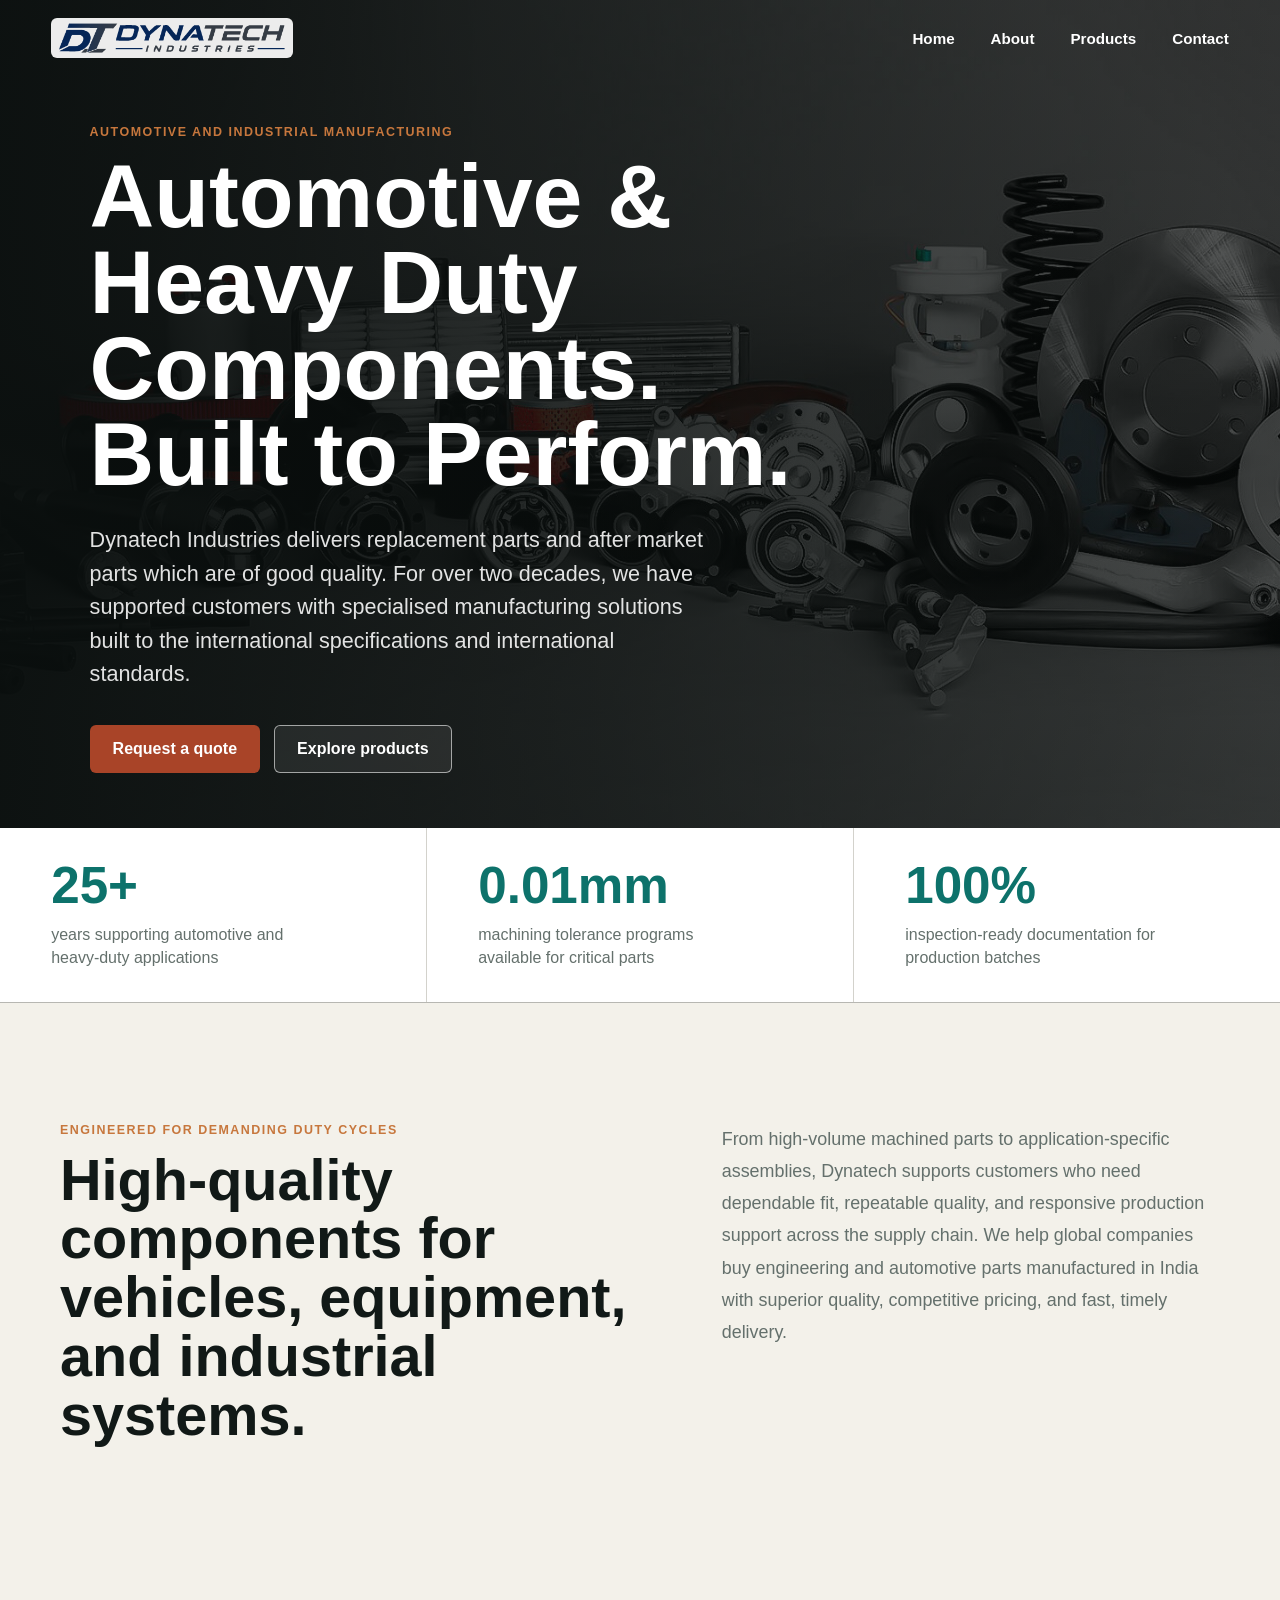
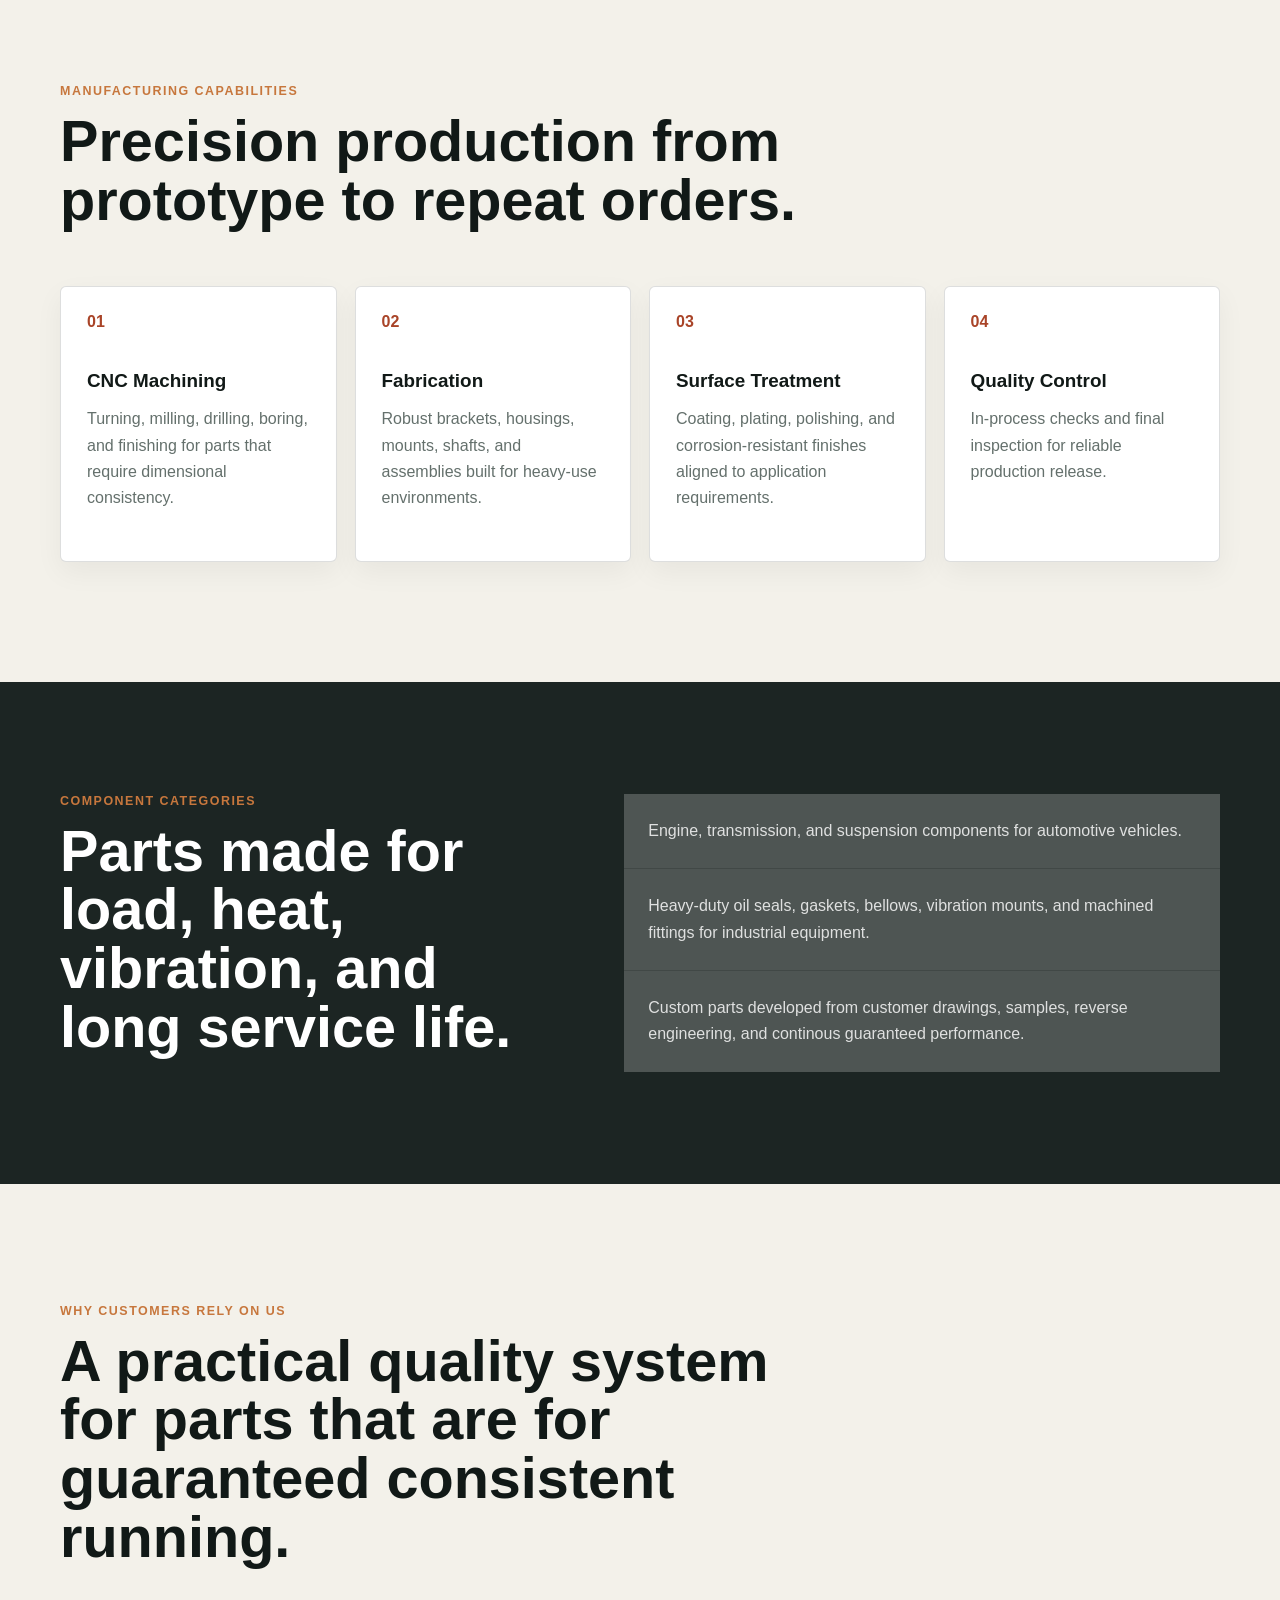
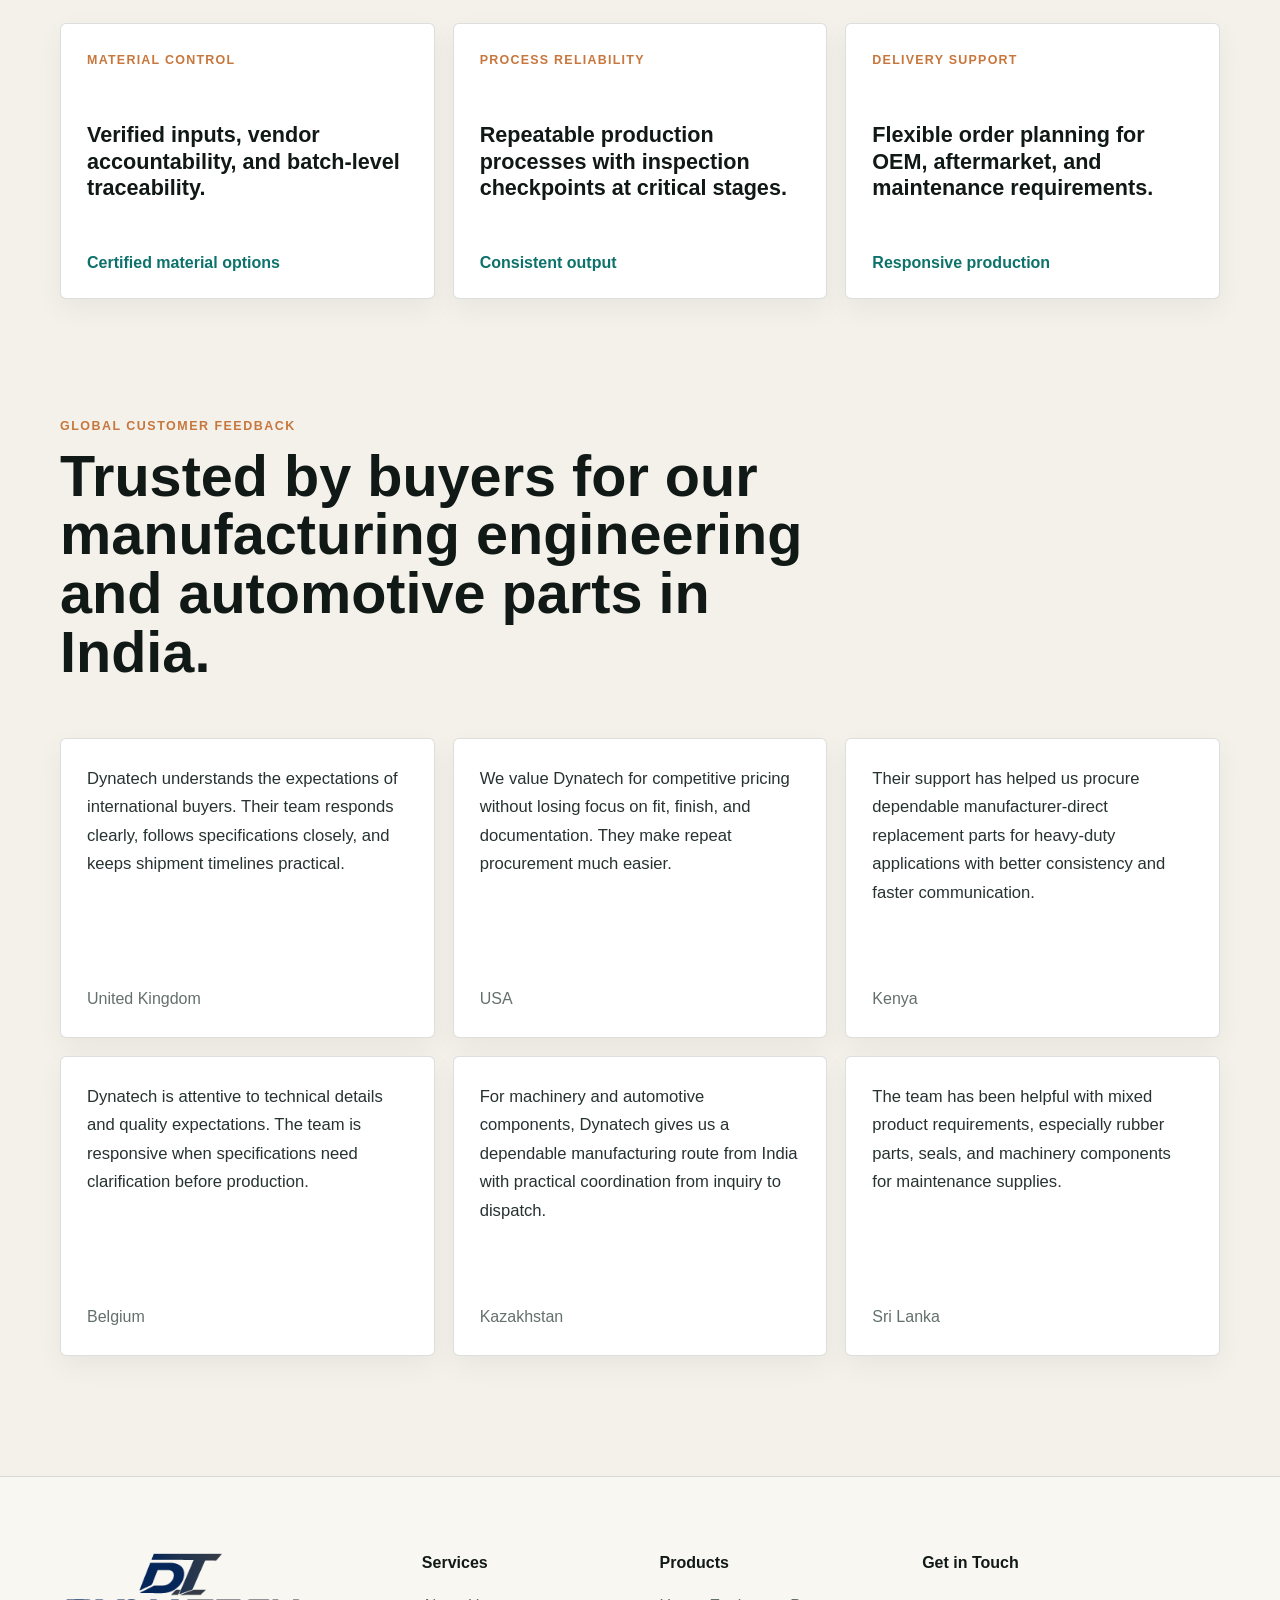
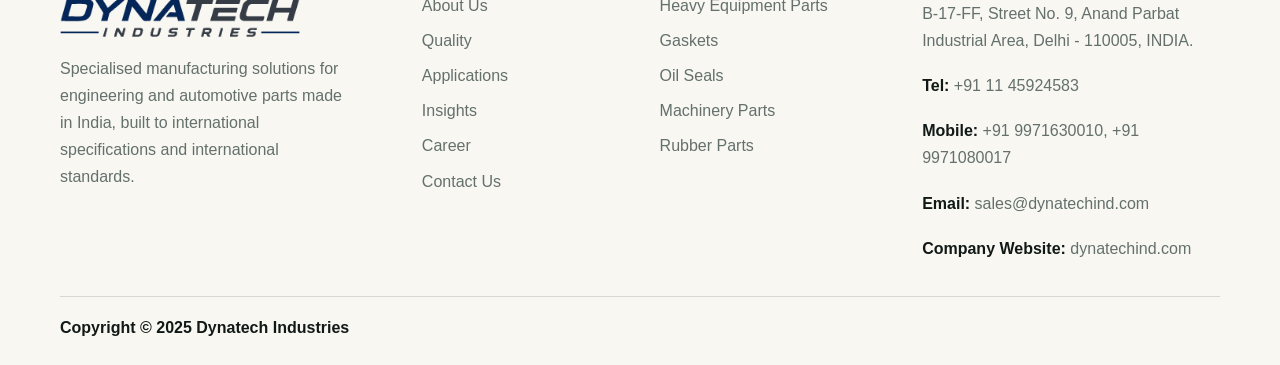
==== index.html @ 89d90764 "Add files via upload" ====
<!DOCTYPE html>
<html lang="en">
  <head>
    <meta charset="UTF-8" />
    <meta name="viewport" content="width=device-width, initial-scale=1.0" />
    <title>Dynatech Industries | Automotive & Heavy Duty Components</title>
    <meta
      name="description"
      content="Dynatech Industries is a specialised manufacturing solution provider with over two decades of experience manufacturing engineering and automotive parts in India for global customers."
    />
    <meta name="robots" content="index, follow" />
    <meta name="theme-color" content="#111917" />
    <link rel="canonical" href="https://dynatechind.com/" />
    <meta property="og:title" content="Dynatech Industries | Automotive Components" />
    <meta
      property="og:description"
      content="Specialised manufacturing solutions for engineering and automotive parts made in India, trusted by buyers across the UK, USA, Kenya, Belgium, Kazakhstan, and Sri Lanka."
    />
    <meta property="og:type" content="website" />
    <meta property="og:image" content="assets/hero.png" />
    <link rel="stylesheet" href="styles.css" />
    <script type="application/ld+json">
      {
        "@context": "https://schema.org",
        "@type": "Organization",
        "name": "Dynatech Industries",
        "url": "https://dynatechind.com/",
        "description": "Specialised manufacturing solution provider for engineering, automotive, and heavy duty components from India with over two decades of experience supporting global buyers.",
        "email": "sales@dynatechind.com",
        "sameAs": []
      }
    </script>
  </head>
  <body>
    <header class="site-header" data-header>
      <a class="brand" href="index.html#top" aria-label="Dynatech Industries home">
        <img src="assets/navbar-logo.png" alt="Dynatech Industries" class="brand-logo" />
      </a>
      <button class="nav-toggle" type="button" aria-label="Open navigation" aria-expanded="false" data-nav-toggle>
        <span></span>
        <span></span>
      </button>
      <nav class="site-nav" data-nav aria-label="Primary navigation">
        <a href="index.html#top">Home</a>
        <div class="nav-group">
          <a href="about.html">About</a>
          <div class="nav-menu" aria-label="About pages">
            <a href="about.html#company-profile">Company Profile</a>
            <a href="about.html#infrastructure">Infrastructure</a>
            <a href="about.html#capabilities">Capabilities</a>
            <a href="about.html#quality">Quality</a>
            <a href="about.html#applications">Applications</a>
          </div>
        </div>
        <div class="nav-group">
          <a href="products.html">Products</a>
          <div class="nav-menu" aria-label="Product pages">
            <a href="heavy-equipment-parts.html">Heavy Equipment Parts</a>
            <a href="oil-seals.html">Oil Seals</a>
            <a href="gaskets.html">Gaskets</a>
            <a href="rubber-parts.html">Rubber Parts</a>
          </div>
        </div>
        <a href="contact.html">Contact</a>
      </nav>
    </header>

    <main id="top">
      <section class="hero" aria-labelledby="hero-title">
        <img src="assets/hero.png" alt="Automotive and heavy-duty replacement components" class="hero-image" />
        <div class="hero-overlay"></div>
        <div class="hero-content">
          <p class="eyebrow">Automotive and industrial manufacturing</p>
          <h1 id="hero-title">Automotive &amp; Heavy Duty Components. 
          </br>Built to Perform.</h1>
          <p class="hero-copy">
            Dynatech Industries delivers replacement parts and after market parts which are of good quality.
            For over two decades, we have supported customers with specialised manufacturing solutions
            built to the international specifications and international standards.
          </p>
          <div class="hero-actions">
            <a class="button primary" href="contact.html">Request a quote</a>
            <a class="button secondary" href="products.html">Explore products</a>
          </div>
        </div>
      </section>

      <section class="metrics" aria-label="Dynatech production strengths">
        <div>
          <strong>25+</strong>
          <span>years supporting automotive and heavy-duty applications</span>
        </div>
        <div>
          <strong>0.01mm</strong>
          <span>machining tolerance programs available for critical parts</span>
        </div>
        <div>
          <strong>100%</strong>
          <span>inspection-ready documentation for production batches</span>
        </div>
      </section>

      <section class="section intro">
        <div>
          <p class="eyebrow">Engineered for demanding duty cycles</p>
          <h2>High-quality components for vehicles, equipment, and industrial systems.</h2>
        </div>
        <p>
          From high-volume machined parts to application-specific assemblies, Dynatech supports customers who need
          dependable fit, repeatable quality, and responsive production support across the supply chain.
          We help global companies buy engineering and automotive parts manufactured in India with superior quality,
          competitive pricing, and fast, timely delivery.
        </p>
      </section>

      <section class="section services" id="capabilities" aria-labelledby="capabilities-title">
        <div class="section-heading">
          <p class="eyebrow">Manufacturing capabilities</p>
          <h2 id="capabilities-title">Precision production from prototype to repeat orders.</h2>
        </div>
        <div class="service-grid">
          <article class="service-card">
            <span class="icon">01</span>
            <h3>CNC Machining</h3>
            <p>Turning, milling, drilling, boring, and finishing for parts that require dimensional consistency.</p>
          </article>
          <article class="service-card">
            <span class="icon">02</span>
            <h3>Fabrication</h3>
            <p>Robust brackets, housings, mounts, shafts, and assemblies built for heavy-use environments.</p>
          </article>
          <article class="service-card">
            <span class="icon">03</span>
            <h3>Surface Treatment</h3>
            <p>Coating, plating, polishing, and corrosion-resistant finishes aligned to application requirements.</p>
          </article>
          <article class="service-card">
            <span class="icon">04</span>
            <h3>Quality Control</h3>
            <p>In-process checks and final inspection for reliable production release.</p>
          </article>
        </div>
      </section>

      <section class="band" id="components">
        <div class="band-inner">
          <div>
            <p class="eyebrow">Component categories</p>
            <h2>Parts made for load, heat, vibration, and long service life.</h2>
          </div>
          <div class="proof-list">
            <p>Engine, transmission, and suspension components for automotive vehicles.</p>
            <p>Heavy-duty oil seals, gaskets, bellows, vibration mounts, and machined fittings for industrial equipment.</p>
            <p>Custom parts developed from customer drawings, samples, reverse engineering, and continous guaranteed performance.</p>
          </div>
        </div>
      </section>

      <section class="section work" id="quality" aria-labelledby="quality-title">
        <div class="section-heading">
          <p class="eyebrow">Why customers rely on us</p>
          <h2 id="quality-title">A practical quality system for parts that are for guaranteed consistent running.</h2>
        </div>
        <div class="case-grid">
          <article class="case-card">
            <p class="case-type">Material control</p>
            <h3>Verified inputs, vendor accountability, and batch-level traceability.</h3>
            <span>Certified material options</span>
          </article>
          <article class="case-card">
            <p class="case-type">Process reliability</p>
            <h3>Repeatable production processes with inspection checkpoints at critical stages.</h3>
            <span>Consistent output</span>
          </article>
          <article class="case-card">
            <p class="case-type">Delivery support</p>
            <h3>Flexible order planning for OEM, aftermarket, and maintenance requirements.</h3>
            <span>Responsive production</span>
          </article>
        </div>
      </section>

      <section class="section testimonials" id="testimonials" aria-labelledby="testimonials-title">
        <div class="section-heading">
          <p class="eyebrow">Global customer feedback</p>
          <h2 id="testimonials-title">Trusted by buyers for our manufacturing engineering and automotive parts in India.</h2>
        </div>
        <div class="testimonial-grid">
          <article class="testimonial-card">
            <blockquote>
              Dynatech understands the expectations of international buyers. Their team responds clearly, follows
              specifications closely, and keeps shipment timelines practical.
            </blockquote>
            <p>United Kingdom</p>
          </article>
          <article class="testimonial-card">
            <blockquote>
              We value Dynatech for competitive pricing without losing focus on fit, finish, and documentation. They
              make repeat procurement much easier.
            </blockquote>
            <p>USA</p>
          </article>
          <article class="testimonial-card">
            <blockquote>
              Their support has helped us procure dependable manufacturer-direct replacement parts for heavy-duty applications with better
              consistency and faster communication.
            </blockquote>
            <p>Kenya</p>
          </article>
          <article class="testimonial-card">
            <blockquote>
              Dynatech is attentive to technical details and quality expectations. The team is responsive when
              specifications need clarification before production.
            </blockquote>
            <p>Belgium</p>
          </article>
          <article class="testimonial-card">
            <blockquote>
              For machinery and automotive components, Dynatech gives us a dependable manufacturing route from India with
              practical coordination from inquiry to dispatch.
            </blockquote>
            <p>Kazakhstan</p>
          </article>
          <article class="testimonial-card">
            <blockquote>
              The team has been helpful with mixed product requirements, especially rubber parts, seals, and machinery
              components for maintenance supplies.
            </blockquote>
            <p>Sri Lanka</p>
          </article>
        </div>
      </section>

    </main>

    <footer class="site-footer">
      <div class="footer-inner">
        <div class="footer-brand">
          <img src="assets/footer-logo.png" alt="Dynatech Industries" class="footer-logo" />
          <p>
            Specialised manufacturing solutions for engineering and automotive parts made in India, built to international
            specifications and international standards.
          </p>
        </div>
        <nav class="footer-column" aria-labelledby="footer-services-title">
          <h2 id="footer-services-title">Services</h2>
          <a href="about.html">About Us</a>
          <a href="about.html#quality">Quality</a>
            <a href="about.html#applications">Applications</a>
          <a href="about.html#capabilities">Insights</a>
          <a href="career.html">Career</a>
          <a href="contact.html">Contact Us</a>
        </nav>
        <nav class="footer-column" aria-labelledby="footer-products-title">
          <h2 id="footer-products-title">Products</h2>
          <a href="heavy-equipment-parts.html">Heavy Equipment Parts</a>
          <a href="gaskets.html">Gaskets</a>
          <a href="oil-seals.html">Oil Seals</a>
          <a href="products.html">Machinery Parts</a>
          <a href="rubber-parts.html">Rubber Parts</a>
        </nav>
        <div class="footer-column footer-contact" aria-labelledby="footer-contact-title">
          <h2 id="footer-contact-title">Get in Touch</h2>
          <p>B-17-FF, Street No. 9, Anand Parbat Industrial Area, Delhi - 110005, INDIA.</p>
          <p><span>Tel:</span> <a href="tel:+911145924583">+91 11 45924583</a></p>
          <p>
            <span>Mobile:</span>
            <a href="tel:+919971630010">+91 9971630010</a>,
            <a href="tel:+919971080017">+91 9971080017</a>
          </p>
          <p><span>Email:</span> <a href="mailto:sales@dynatechind.com">sales@dynatechind.com</a></p>
          <p><span>Company Website:</span> <a href="https://dynatechind.com/">dynatechind.com</a></p>
        </div>
      </div>
      <div class="footer-bottom">
        <span>Copyright © 2025 Dynatech Industries</span>
      </div>
    </footer>

    <script src="script.js"></script>
  </body>
</html>
---- styles.css ----
:root {
  --ink: #111917;
  --steel: #273331;
  --muted: #64706c;
  --paper: #f3f1ea;
  --surface: #ffffff;
  --graphite: #1c2523;
  --oxide: #a94428;
  --copper: #c7773d;
  --signal: #0d726b;
  --line: rgba(17, 25, 23, 0.14);
  --shadow: 0 24px 70px rgba(17, 25, 23, 0.16);
}

* {
  box-sizing: border-box;
}

html {
  scroll-behavior: smooth;
}

body {
  margin: 0;
  font-family: Inter, "Segoe UI", Arial, sans-serif;
  color: var(--ink);
  background: var(--paper);
}

img {
  display: block;
  max-width: 100%;
}

a {
  color: inherit;
  text-decoration: none;
}

.site-header {
  position: fixed;
  top: 0;
  left: 0;
  z-index: 10;
  width: 100%;
  min-height: 76px;
  display: flex;
  align-items: center;
  justify-content: space-between;
  padding: 18px clamp(20px, 4vw, 58px);
  color: var(--surface);
  transition: background 180ms ease, color 180ms ease, box-shadow 180ms ease;
}

.site-header.is-scrolled,
.site-header.is-open {
  color: var(--ink);
  background: rgba(243, 241, 234, 0.94);
  box-shadow: 0 12px 30px rgba(17, 25, 23, 0.08);
  backdrop-filter: blur(18px);
}

.brand {
  display: inline-flex;
  align-items: center;
  min-height: 38px;
  padding: 5px 8px;
  border-radius: 6px;
  background: rgba(255, 255, 255, 0.92);
}

.brand-logo {
  width: auto;
  height: clamp(22px, 3vw, 30px);
}

.site-nav {
  display: flex;
  align-items: center;
  gap: clamp(18px, 3vw, 36px);
  font-size: 0.95rem;
  font-weight: 750;
}

.site-nav a,
.nav-group > a {
  position: relative;
}

.site-nav a::after,
.nav-group > a::after {
  position: absolute;
  right: 0;
  bottom: -8px;
  left: 0;
  height: 2px;
  background: currentColor;
  transform: scaleX(0);
  transform-origin: left;
  transition: transform 180ms ease;
  content: "";
}

.site-nav a:hover::after,
.nav-group:hover > a::after,
.nav-group:focus-within > a::after {
  transform: scaleX(1);
}

.nav-group {
  position: relative;
  padding: 18px 0;
  margin: -18px 0;
}

.nav-menu {
  position: absolute;
  top: 100%;
  left: 50%;
  z-index: 20;
  display: grid;
  min-width: 230px;
  padding: 10px;
  border: 1px solid var(--line);
  border-radius: 6px;
  background: var(--surface);
  box-shadow: var(--shadow);
  color: var(--ink);
  opacity: 0;
  pointer-events: none;
  transform: translate(-50%, 8px);
  transition: opacity 160ms ease, transform 160ms ease;
}

.nav-menu a {
  padding: 11px 12px;
  border-radius: 4px;
  color: var(--muted);
  white-space: nowrap;
}

.nav-menu a:hover {
  color: var(--ink);
  background: #f4f2ec;
}

.nav-menu a::after {
  display: none;
}

.nav-group:hover .nav-menu,
.nav-group:focus-within .nav-menu {
  opacity: 1;
  pointer-events: auto;
  transform: translate(-50%, 0);
}

.nav-toggle {
  display: none;
  width: 42px;
  height: 42px;
  border: 1px solid currentColor;
  border-radius: 6px;
  color: inherit;
  background: transparent;
}

.nav-toggle span {
  display: block;
  width: 18px;
  height: 2px;
  margin: 5px auto;
  background: currentColor;
}

.hero {
  position: relative;
  min-height: 92vh;
  display: grid;
  align-items: center;
  overflow: hidden;
  color: var(--surface);
}

.hero-image,
.hero-overlay {
  position: absolute;
  inset: 0;
  width: 100%;
  height: 100%;
}

.hero-image {
  object-fit: cover;
}

.hero-overlay {
  background:
    linear-gradient(90deg, rgba(10, 15, 14, 0.92), rgba(10, 15, 14, 0.64) 46%, rgba(10, 15, 14, 0.22)),
    linear-gradient(0deg, rgba(10, 15, 14, 0.46), rgba(10, 15, 14, 0.08));
}

.hero-content {
  position: relative;
  width: min(840px, calc(100% - 40px));
  margin-left: clamp(20px, 7vw, 92px);
  padding-top: 70px;
}

.eyebrow {
  margin: 0 0 14px;
  color: var(--copper);
  font-size: 0.78rem;
  font-weight: 850;
  letter-spacing: 0.12em;
  text-transform: uppercase;
}

.hero h1 {
  max-width: 820px;
  margin: 0;
  font-size: clamp(2.85rem, 7vw, 6.35rem);
  line-height: 0.96;
  letter-spacing: 0;
}

.hero-copy {
  max-width: 620px;
  margin: 26px 0 0;
  color: rgba(255, 255, 255, 0.88);
  font-size: clamp(1.05rem, 2vw, 1.35rem);
  line-height: 1.55;
}

.hero-actions {
  display: flex;
  flex-wrap: wrap;
  gap: 14px;
  margin-top: 34px;
}

.button {
  display: inline-flex;
  align-items: center;
  justify-content: center;
  min-height: 48px;
  padding: 0 22px;
  border: 1px solid transparent;
  border-radius: 6px;
  font-weight: 850;
  transition: transform 180ms ease, background 180ms ease, border-color 180ms ease;
}

.button:hover {
  transform: translateY(-2px);
}

.button.primary {
  color: var(--surface);
  background: var(--oxide);
}

.button.primary:hover {
  background: #8d351f;
}

.button.secondary {
  color: var(--surface);
  border-color: rgba(255, 255, 255, 0.58);
  background: rgba(255, 255, 255, 0.08);
}

.metrics {
  display: grid;
  grid-template-columns: repeat(3, 1fr);
  gap: 1px;
  background: var(--line);
  border-bottom: 1px solid var(--line);
}

.metrics div {
  min-height: 148px;
  padding: 32px clamp(20px, 4vw, 54px);
  background: var(--surface);
}

.metrics strong {
  display: block;
  color: var(--signal);
  font-size: clamp(2rem, 4vw, 3.5rem);
  line-height: 1;
}

.metrics span {
  display: block;
  max-width: 260px;
  margin-top: 12px;
  color: var(--muted);
  line-height: 1.45;
}

.section {
  width: min(1160px, calc(100% - 40px));
  margin: 0 auto;
  padding: clamp(72px, 10vw, 120px) 0;
}

.page-hero {
  display: grid;
  grid-template-columns: 1.05fr 0.95fr;
  gap: clamp(32px, 6vw, 84px);
  align-items: end;
  width: min(1160px, calc(100% - 40px));
  margin: 0 auto;
  padding: clamp(132px, 16vw, 190px) 0 clamp(70px, 9vw, 110px);
}

.page-hero h1 {
  margin: 0;
  font-size: clamp(2.6rem, 5.8vw, 5.7rem);
  line-height: 0.98;
  letter-spacing: 0;
}

.page-hero > p {
  margin: 0;
  color: var(--muted);
  font-size: clamp(1.05rem, 1.8vw, 1.28rem);
  line-height: 1.75;
}

.intro {
  display: grid;
  grid-template-columns: 1.08fr 0.92fr;
  gap: clamp(32px, 6vw, 84px);
  align-items: start;
}

h2 {
  margin: 0;
  font-size: clamp(2rem, 4.5vw, 4rem);
  line-height: 1.02;
  letter-spacing: 0;
}

.intro > p,
.contact-copy p {
  margin: 0;
  color: var(--muted);
  font-size: 1.12rem;
  line-height: 1.8;
}

.section-heading {
  max-width: 780px;
  margin-bottom: clamp(32px, 5vw, 56px);
}

.profile-grid {
  display: grid;
  grid-template-columns: 1.1fr 0.9fr;
  gap: clamp(28px, 5vw, 72px);
  align-items: stretch;
}

.profile-copy {
  display: grid;
  gap: 22px;
}

.profile-copy p,
.mission-vision p {
  margin: 0;
  color: var(--muted);
  font-size: 1.08rem;
  line-height: 1.78;
}

.profile-panel {
  display: grid;
  align-content: end;
  min-height: 320px;
  padding: clamp(26px, 4vw, 42px);
  border-radius: 6px;
  color: var(--surface);
  background:
    linear-gradient(135deg, rgba(28, 37, 35, 0.92), rgba(17, 25, 23, 0.78)),
    url("assets/hero.png") center / cover;
}

.profile-panel span {
  color: var(--copper);
  font-size: 0.78rem;
  font-weight: 850;
  letter-spacing: 0.12em;
  text-transform: uppercase;
}

.profile-panel strong {
  display: block;
  margin-top: 16px;
  font-size: clamp(1.45rem, 3vw, 2.45rem);
  line-height: 1.08;
}

.about-metrics {
  border-top: 1px solid var(--line);
}

.about-band {
  margin-top: 0;
}

.mission-vision {
  display: grid;
  grid-template-columns: repeat(2, 1fr);
  gap: 18px;
}

.mission-vision article {
  padding: clamp(28px, 5vw, 44px);
  border: 1px solid var(--line);
  border-radius: 6px;
  background: var(--surface);
  box-shadow: 0 10px 28px rgba(17, 25, 23, 0.05);
}

.mission-vision h2 {
  font-size: clamp(1.8rem, 3.4vw, 3.15rem);
}

.mission-vision p {
  margin-top: 24px;
}

.contact-page-grid {
  display: grid;
  grid-template-columns: 0.9fr 1.1fr;
  gap: clamp(28px, 5vw, 72px);
}

.contact-detail-list {
  display: grid;
  gap: 18px;
}

.contact-detail {
  padding: 24px;
  border: 1px solid var(--line);
  border-radius: 6px;
  background: var(--surface);
}

.contact-detail span {
  display: block;
  margin-bottom: 8px;
  color: var(--oxide);
  font-size: 0.78rem;
  font-weight: 850;
  letter-spacing: 0.08em;
  text-transform: uppercase;
}

.contact-detail p {
  margin: 0;
  color: var(--steel);
  line-height: 1.68;
}

.product-list,
.product-detail-grid {
  display: grid;
  grid-template-columns: repeat(4, 1fr);
  gap: 18px;
}

.product-range-heading {
  margin-top: clamp(48px, 8vw, 86px);
}

.featured-product-grid {
  display: grid;
  grid-template-columns: repeat(3, 1fr);
  gap: 18px;
}

.featured-product-card {
  display: grid;
  min-height: 420px;
  border: 1px solid var(--line);
  border-radius: 6px;
  overflow: hidden;
  background: var(--surface);
  box-shadow: 0 10px 28px rgba(17, 25, 23, 0.05);
}

.featured-product-media {
  display: grid;
  place-items: center;
  min-height: 230px;
  padding: 22px;
  background: #f7f6f0;
}

.featured-product-media img {
  width: 100%;
  height: 190px;
  object-fit: contain;
}

.featured-product-card > div:last-child {
  padding: 24px;
}

.featured-product-card h3 {
  margin: 18px 0 12px;
}

.featured-product-card p {
  margin: 0;
  color: var(--muted);
  line-height: 1.65;
}

.machine-applications {
  margin-top: clamp(48px, 8vw, 86px);
  padding-top: clamp(34px, 6vw, 56px);
  border-top: 1px solid var(--line);
}

.machine-application-layout {
  display: grid;
  grid-template-columns: minmax(0, 1fr) minmax(320px, 0.85fr);
  gap: clamp(28px, 5vw, 58px);
  align-items: start;
}

.machine-application-copy h2 {
  max-width: 780px;
}

.machine-application-copy p {
  max-width: 820px;
  color: var(--muted);
  line-height: 1.75;
}

.machine-list,
.machine-models {
  display: grid;
  gap: 12px;
  margin: 26px 0 0;
  padding: 0;
  list-style: none;
}

.machine-list {
  grid-template-columns: repeat(2, minmax(0, 1fr));
}

.machine-list li,
.machine-models li {
  position: relative;
  padding-left: 22px;
  color: var(--ink);
  line-height: 1.55;
}

.machine-list li::before,
.machine-models li::before {
  content: "";
  position: absolute;
  left: 0;
  top: 0.72em;
  width: 8px;
  height: 8px;
  border-radius: 50%;
  background: var(--oxide);
}

.application-image-grid {
  display: grid;
  gap: 14px;
}

.application-image-card {
  display: grid;
  grid-template-columns: 112px 1fr;
  gap: 16px;
  align-items: center;
  padding: 16px;
  border: 1px solid var(--line);
  border-radius: 6px;
  background: var(--surface);
}

.application-image-card img {
  width: 112px;
  height: 88px;
  object-fit: contain;
}

.application-image-card h3 {
  margin: 0 0 8px;
  font-size: 1rem;
}

.application-image-card p {
  margin: 0;
  color: var(--muted);
  font-size: 0.92rem;
  line-height: 1.5;
}

.product-spec-layout {
  display: grid;
  grid-template-columns: 0.95fr 1.05fr;
  gap: clamp(28px, 5vw, 64px);
  align-items: start;
}

.product-image-grid {
  display: grid;
  grid-template-columns: repeat(2, 1fr);
  gap: 18px;
}

.product-image-grid.single-product-image {
  grid-template-columns: 1fr;
}

.product-image-panel {
  display: grid;
  place-items: center;
  min-height: 300px;
  padding: 22px;
  border: 1px solid var(--line);
  border-radius: 6px;
  background: var(--surface);
  box-shadow: 0 10px 28px rgba(17, 25, 23, 0.05);
}

.product-image-panel img {
  width: 100%;
  height: 240px;
  object-fit: contain;
}

.spec-table-wrap {
  overflow-x: auto;
  border: 1px solid var(--line);
  border-radius: 6px;
  background: var(--surface);
  box-shadow: 0 10px 28px rgba(17, 25, 23, 0.05);
}

.spec-table {
  width: 100%;
  border-collapse: collapse;
}

.spec-table th,
.spec-table td {
  padding: 16px 18px;
  border-bottom: 1px solid var(--line);
  text-align: left;
  vertical-align: top;
  line-height: 1.55;
}

.spec-table tr:last-child th,
.spec-table tr:last-child td {
  border-bottom: 0;
}

.spec-table th {
  width: 34%;
  color: var(--ink);
  background: #f8f7f2;
  font-weight: 850;
}

.spec-table td {
  color: var(--muted);
}

.product-list .service-card,
.product-detail-grid .service-card {
  min-height: 240px;
}

.product-cta {
  margin-top: clamp(28px, 5vw, 52px);
  padding: clamp(28px, 5vw, 44px);
  border-radius: 6px;
  color: var(--surface);
  background: var(--graphite);
}

.product-cta h2 {
  max-width: 760px;
  font-size: clamp(1.85rem, 3.5vw, 3.2rem);
}

.product-cta p {
  max-width: 720px;
  margin: 18px 0 0;
  color: rgba(255, 255, 255, 0.78);
  line-height: 1.7;
}

.product-cta .button {
  margin-top: 26px;
}

.value-grid {
  display: grid;
  grid-template-columns: repeat(4, 1fr);
  gap: 18px;
}

.service-grid,
.case-grid {
  display: grid;
  grid-template-columns: repeat(4, 1fr);
  gap: 18px;
}

.capability-grid {
  display: grid;
  grid-template-columns: repeat(4, 1fr);
  gap: 18px;
}

.service-card,
.case-card {
  min-height: 276px;
  padding: 26px;
  border: 1px solid var(--line);
  border-radius: 6px;
  background: var(--surface);
  box-shadow: 0 10px 28px rgba(17, 25, 23, 0.05);
}

.service-card .icon {
  display: inline-block;
  color: var(--oxide);
  font-weight: 850;
}

h3 {
  margin: 38px 0 14px;
  font-size: 1.18rem;
  line-height: 1.24;
}

.service-card p,
.case-card p {
  margin: 0;
  color: var(--muted);
  line-height: 1.65;
}

.text-link {
  display: inline-flex;
  width: fit-content;
  margin-top: 22px;
  color: var(--oxide);
  font-weight: 850;
}

.band {
  background: var(--graphite);
  color: var(--surface);
}

.band-inner {
  width: min(1160px, calc(100% - 40px));
  margin: 0 auto;
  padding: clamp(70px, 10vw, 112px) 0;
  display: grid;
  grid-template-columns: 0.9fr 1.1fr;
  gap: clamp(30px, 6vw, 86px);
}

.proof-list {
  display: grid;
  gap: 1px;
  background: rgba(255, 255, 255, 0.16);
}

.proof-list p {
  margin: 0;
  padding: 24px;
  background: rgba(255, 255, 255, 0.07);
  color: rgba(255, 255, 255, 0.82);
  line-height: 1.65;
}

.work .case-grid {
  grid-template-columns: repeat(3, 1fr);
}

.case-card {
  display: flex;
  flex-direction: column;
  justify-content: space-between;
}

.case-type {
  color: var(--copper) !important;
  font-size: 0.78rem;
  font-weight: 850;
  letter-spacing: 0.1em;
  text-transform: uppercase;
}

.case-card h3 {
  margin: 36px 0;
  font-size: 1.35rem;
}

.case-card span {
  color: var(--signal);
  font-weight: 850;
}

.testimonials {
  padding-top: 0;
}

.testimonial-grid {
  display: grid;
  grid-template-columns: repeat(3, 1fr);
  gap: 18px;
}

.testimonial-card {
  display: grid;
  align-content: space-between;
  min-height: 300px;
  padding: 26px;
  border: 1px solid var(--line);
  border-radius: 6px;
  background: var(--surface);
  box-shadow: 0 10px 28px rgba(17, 25, 23, 0.05);
}

.testimonial-card blockquote {
  margin: 0;
  color: var(--steel);
  font-size: 1.04rem;
  line-height: 1.72;
}

.testimonial-card p {
  margin: 28px 0 0;
  color: var(--muted);
  line-height: 1.45;
}

.testimonial-card span {
  display: block;
  margin-bottom: 6px;
  color: var(--oxide);
  font-size: 0.78rem;
  font-weight: 850;
  letter-spacing: 0.08em;
  text-transform: uppercase;
}

.contact {
  display: grid;
  grid-template-columns: 0.9fr 1.1fr;
  gap: clamp(32px, 6vw, 86px);
  width: min(1160px, calc(100% - 40px));
  margin: 0 auto clamp(60px, 8vw, 100px);
  padding: clamp(36px, 6vw, 58px);
  border-radius: 6px;
  background: var(--surface);
  box-shadow: var(--shadow);
}

.contact-page-form {
  margin-top: 0;
}

.contact-copy p {
  margin-top: 22px;
}

.contact-form {
  display: grid;
  gap: 18px;
}

label {
  display: grid;
  gap: 8px;
  color: var(--muted);
  font-size: 0.92rem;
  font-weight: 750;
}

input,
select,
textarea {
  width: 100%;
  border: 1px solid var(--line);
  border-radius: 6px;
  padding: 13px 14px;
  color: var(--ink);
  background: #fbfaf6;
  font: inherit;
}

textarea {
  resize: vertical;
}

input:focus,
select:focus,
textarea:focus {
  border-color: var(--signal);
  outline: 3px solid rgba(13, 114, 107, 0.16);
}

.contact-form .button {
  width: fit-content;
  border: 0;
  cursor: pointer;
}

.form-status {
  min-height: 22px;
  margin: 0;
  color: var(--signal);
  font-weight: 750;
}

.site-footer {
  color: var(--muted);
  background: #f8f7f2;
  border-top: 1px solid var(--line);
}

.footer-inner {
  display: grid;
  grid-template-columns: 1.2fr 0.7fr 0.8fr 1.2fr;
  gap: clamp(28px, 5vw, 64px);
  width: min(1160px, calc(100% - 40px));
  margin: 0 auto;
  padding: clamp(48px, 7vw, 76px) 0 34px;
}

.footer-brand p,
.footer-contact p {
  margin: 18px 0 0;
  line-height: 1.7;
}

.footer-logo {
  width: min(240px, 100%);
  height: auto;
}

.footer-column {
  display: grid;
  align-content: start;
  gap: 12px;
}

.footer-column h2 {
  margin: 0 0 10px;
  color: var(--ink);
  font-size: 1rem;
  line-height: 1.2;
}

.footer-column a {
  width: fit-content;
  color: var(--muted);
  line-height: 1.45;
}

.footer-column a:hover {
  color: var(--oxide);
}

.footer-contact {
  gap: 0;
}

.footer-contact span {
  color: var(--ink);
  font-weight: 800;
}

.footer-bottom {
  display: flex;
  flex-wrap: wrap;
  justify-content: space-between;
  gap: 14px;
  width: min(1160px, calc(100% - 40px));
  margin: 0 auto;
  padding: 22px 0 28px;
  border-top: 1px solid var(--line);
  color: var(--muted);
}

.footer-bottom span:first-child {
  color: var(--ink);
  font-weight: 850;
}

@media (max-width: 900px) {
  .nav-toggle {
    display: block;
  }

  .site-nav {
    position: absolute;
    top: 76px;
    right: 20px;
    left: 20px;
    display: none;
    flex-direction: column;
    align-items: stretch;
    gap: 0;
    padding: 10px;
    border: 1px solid var(--line);
    border-radius: 6px;
    color: var(--ink);
    background: var(--surface);
    box-shadow: var(--shadow);
  }

  .site-nav.is-open {
    display: flex;
  }

  .site-nav a,
  .nav-group > a {
    padding: 14px;
  }

  .site-nav a::after,
  .nav-group > a::after {
    display: none;
  }

  .nav-group {
    display: grid;
    padding: 0;
    margin: 0;
  }

  .nav-menu {
    position: static;
    min-width: 0;
    margin: 0 0 6px 12px;
    padding: 0 0 0 12px;
    border: 0;
    border-left: 1px solid var(--line);
    border-radius: 0;
    box-shadow: none;
    opacity: 1;
    pointer-events: auto;
    transform: none;
  }

  .nav-menu a {
    padding: 9px 12px;
    white-space: normal;
  }

  .hero {
    min-height: 760px;
  }

  .hero-overlay {
    background: linear-gradient(90deg, rgba(10, 15, 14, 0.94), rgba(10, 15, 14, 0.6));
  }

  .metrics,
  .intro,
  .page-hero,
  .profile-grid,
  .contact-page-grid,
  .product-spec-layout,
  .mission-vision,
  .band-inner,
  .contact,
  .footer-inner {
    grid-template-columns: 1fr;
  }

  .service-grid,
  .work .case-grid,
  .testimonial-grid,
  .capability-grid,
  .featured-product-grid,
  .product-image-grid,
  .product-list,
  .product-detail-grid,
  .value-grid {
    grid-template-columns: repeat(2, 1fr);
  }

  .machine-application-layout {
    grid-template-columns: 1fr;
  }
}

@media (max-width: 620px) {
  .site-header {
    min-height: 68px;
    padding: 14px 18px;
  }

  .brand {
    min-height: 36px;
    padding: 5px 7px;
  }

  .brand-logo {
    width: auto;
    height: 22px;
  }

  .site-nav {
    top: 68px;
  }

  .hero {
    min-height: 720px;
  }

  .hero-content {
    width: calc(100% - 36px);
    margin-left: 18px;
  }

  .hero h1 {
    font-size: clamp(2.65rem, 12vw, 4rem);
  }

  .metrics,
  .service-grid,
  .work .case-grid,
  .testimonial-grid,
  .capability-grid,
  .featured-product-grid,
  .product-image-grid,
  .product-list,
  .product-detail-grid {
    grid-template-columns: 1fr;
  }

  .machine-list {
    grid-template-columns: 1fr;
  }

  .application-image-card {
    grid-template-columns: 88px 1fr;
  }

  .application-image-card img {
    width: 88px;
    height: 72px;
  }

  .metrics div,
  .service-card,
  .case-card {
    min-height: auto;
  }

  .section,
  .page-hero,
  .band-inner,
  .contact,
  .footer-inner,
  .footer-bottom {
    width: calc(100% - 32px);
  }

  .page-hero {
    padding-top: 112px;
  }

  .footer-logo {
    width: min(220px, 100%);
  }

  .contact {
    padding: 28px 20px;
  }

  .button,
  .contact-form .button {
    width: 100%;
  }

  .value-grid {
    grid-template-columns: 1fr;
  }
}
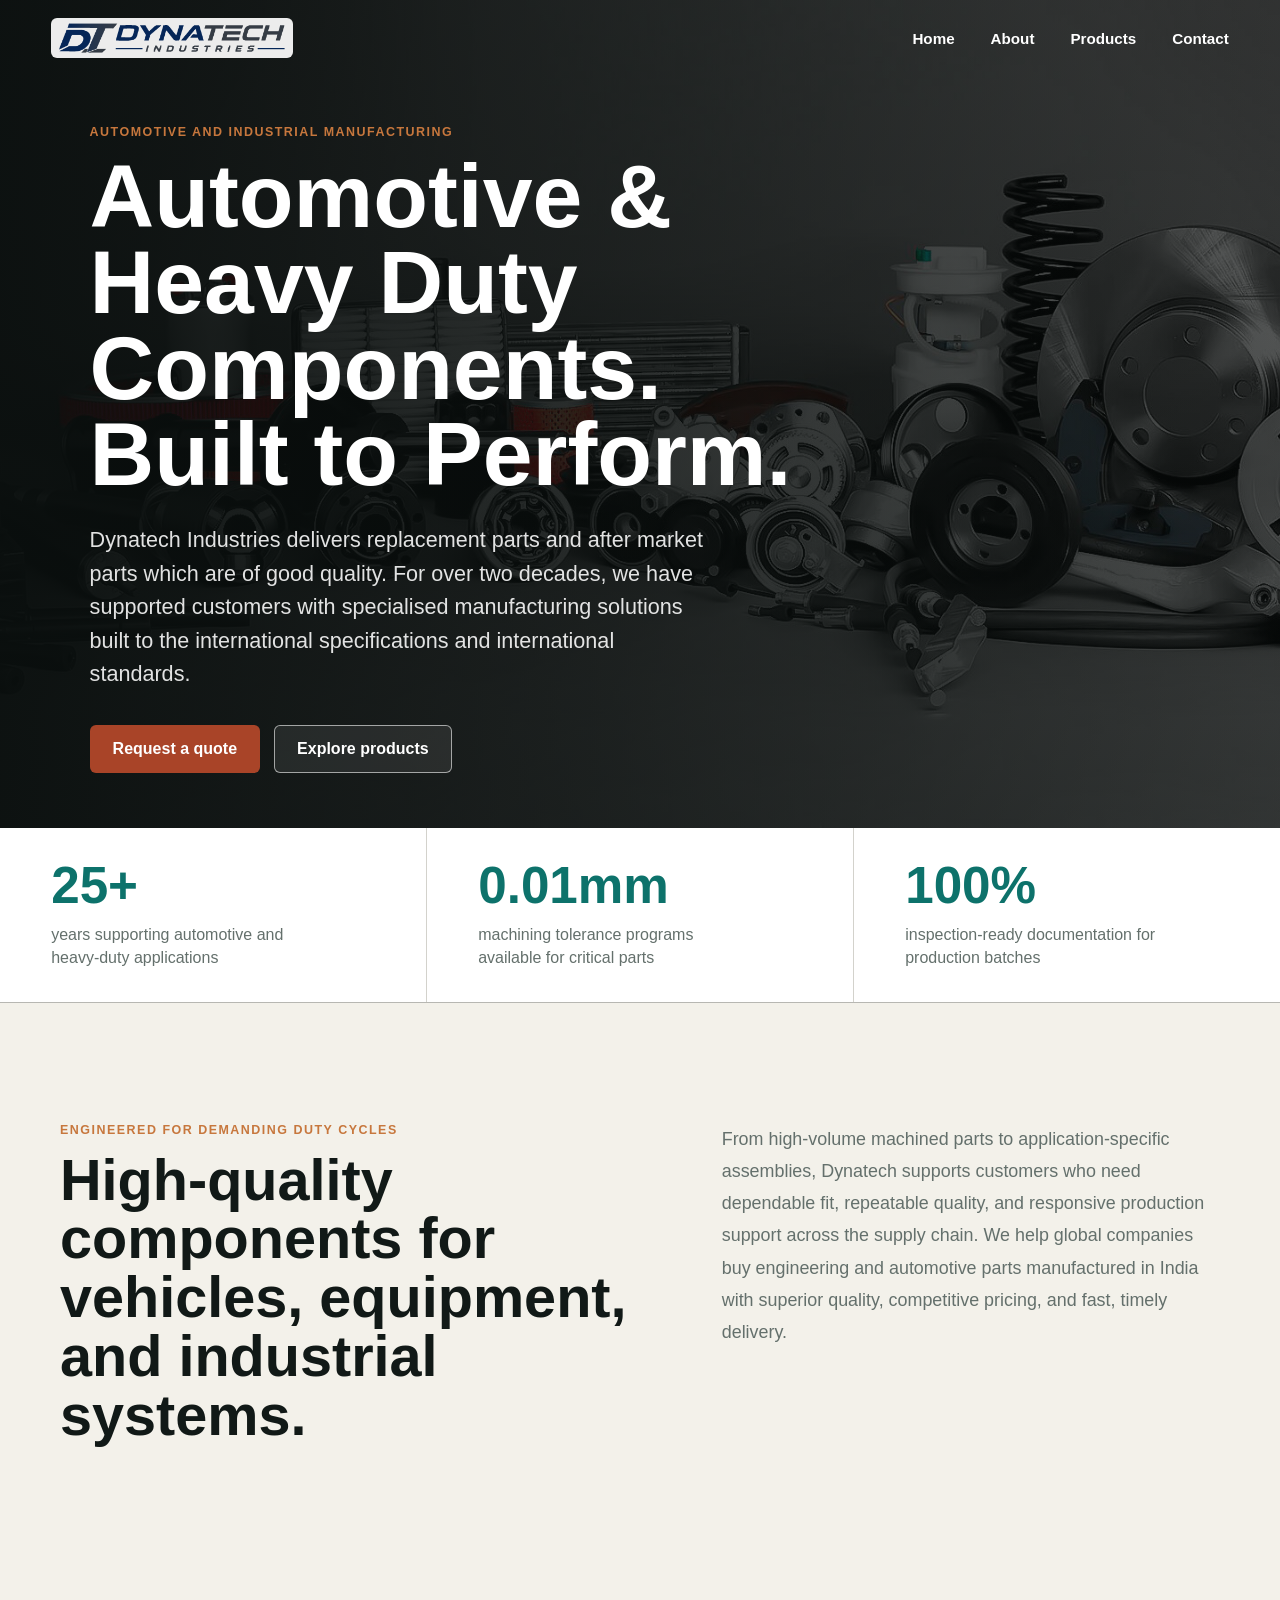
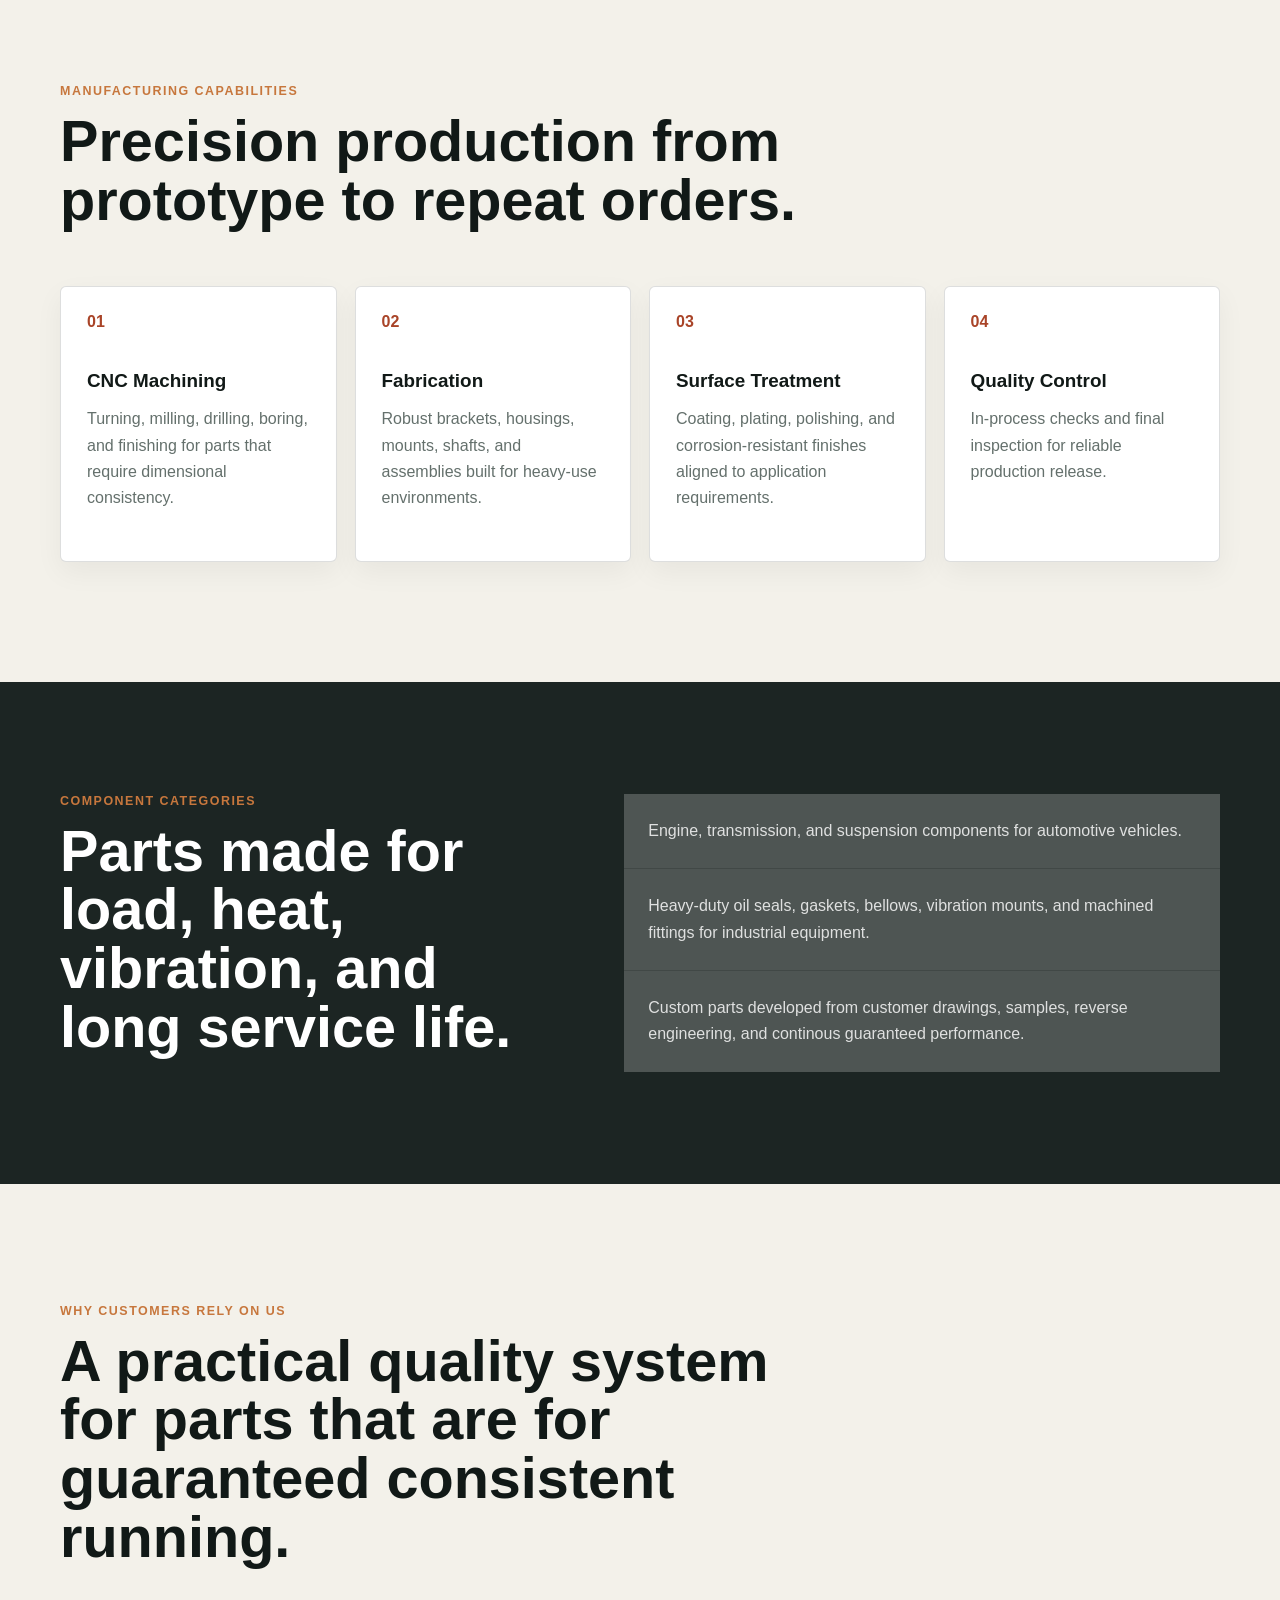
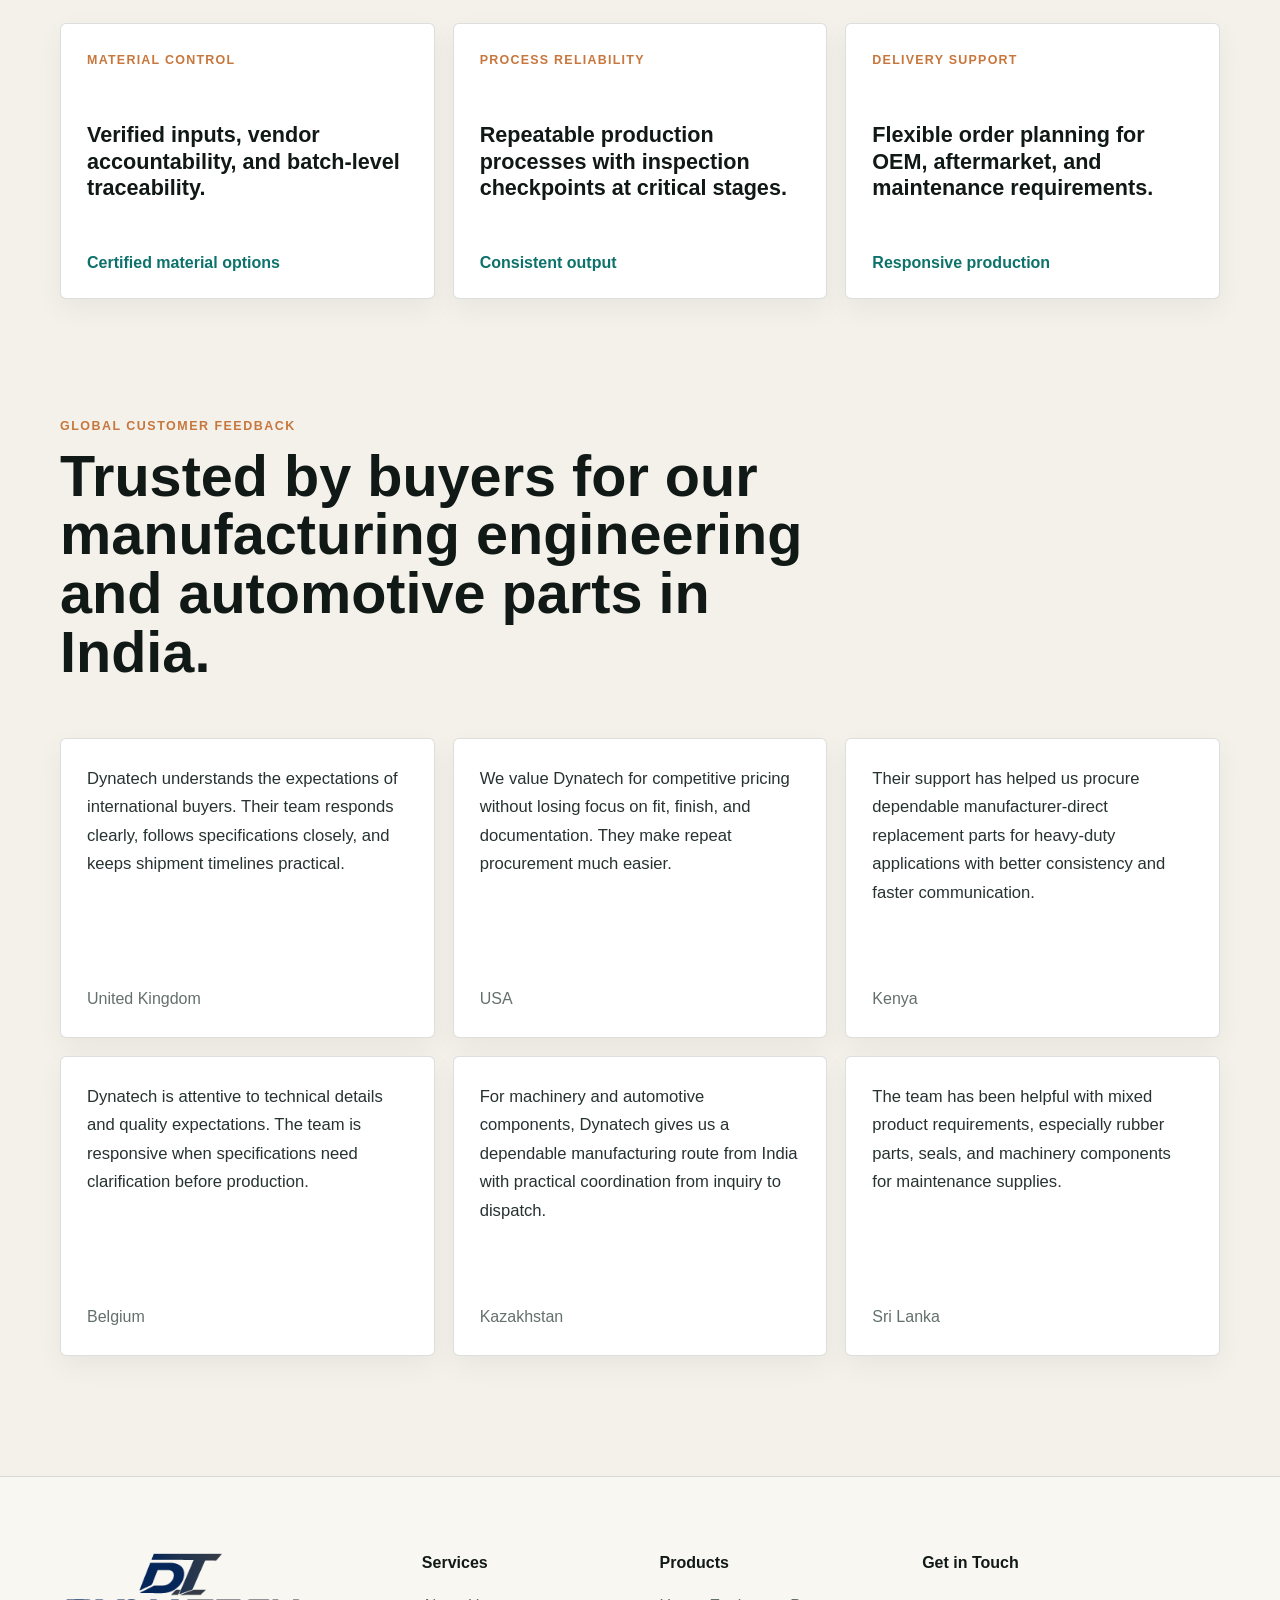
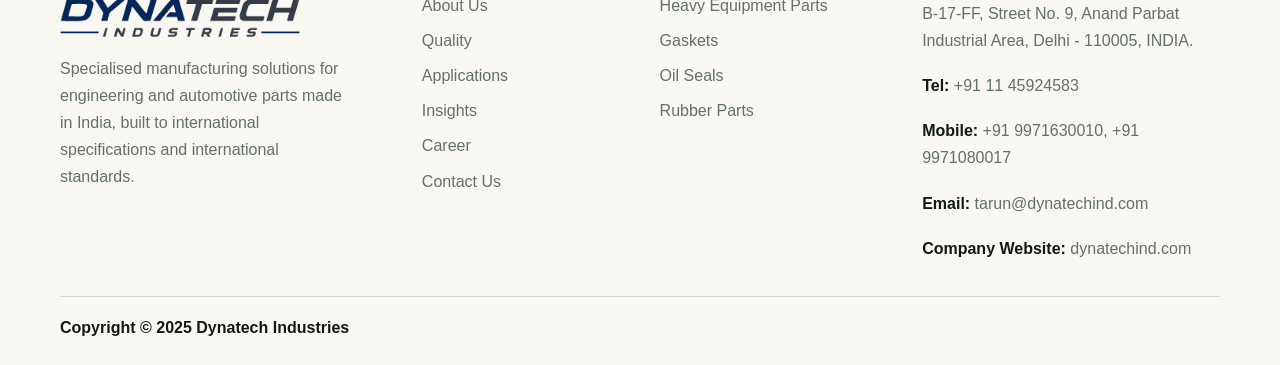
==== commit d6490efe: "Add files via upload" ====
--- a/index.html
+++ b/index.html
@@ -26,7 +26,7 @@
         "name": "Dynatech Industries",
         "url": "https://dynatechind.com/",
         "description": "Specialised manufacturing solution provider for engineering, automotive, and heavy duty components from India with over two decades of experience supporting global buyers.",
-        "email": "sales@dynatechind.com",
+        "email": "tarun@dynatechind.com",
         "sameAs": []
       }
     </script>
@@ -256,7 +256,7 @@
           <a href="heavy-equipment-parts.html">Heavy Equipment Parts</a>
           <a href="gaskets.html">Gaskets</a>
           <a href="oil-seals.html">Oil Seals</a>
-          <a href="products.html">Machinery Parts</a>
+          
           <a href="rubber-parts.html">Rubber Parts</a>
         </nav>
         <div class="footer-column footer-contact" aria-labelledby="footer-contact-title">
@@ -268,7 +268,7 @@
             <a href="tel:+919971630010">+91 9971630010</a>,
             <a href="tel:+919971080017">+91 9971080017</a>
           </p>
-          <p><span>Email:</span> <a href="mailto:sales@dynatechind.com">sales@dynatechind.com</a></p>
+          <p><span>Email:</span> <a href="mailto:tarun@dynatechind.com">tarun@dynatechind.com</a></p>
           <p><span>Company Website:</span> <a href="https://dynatechind.com/">dynatechind.com</a></p>
         </div>
       </div>
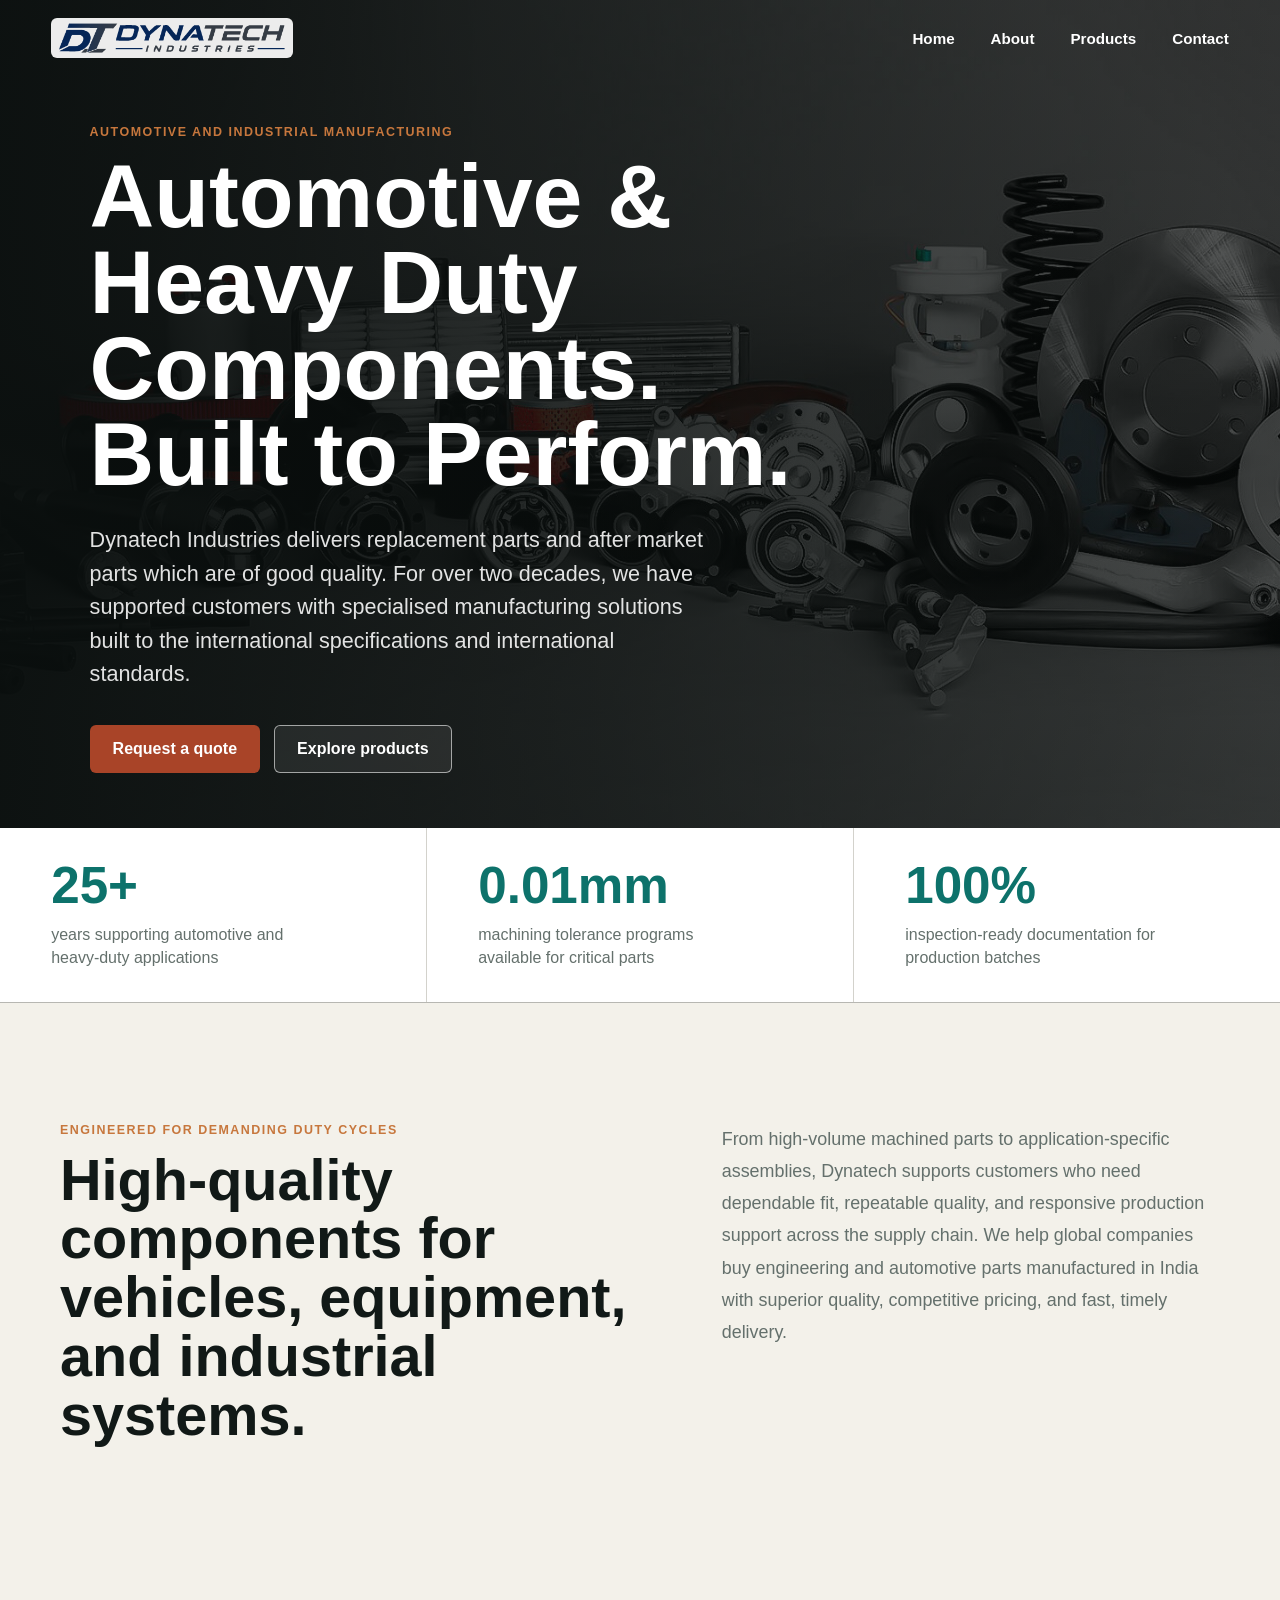
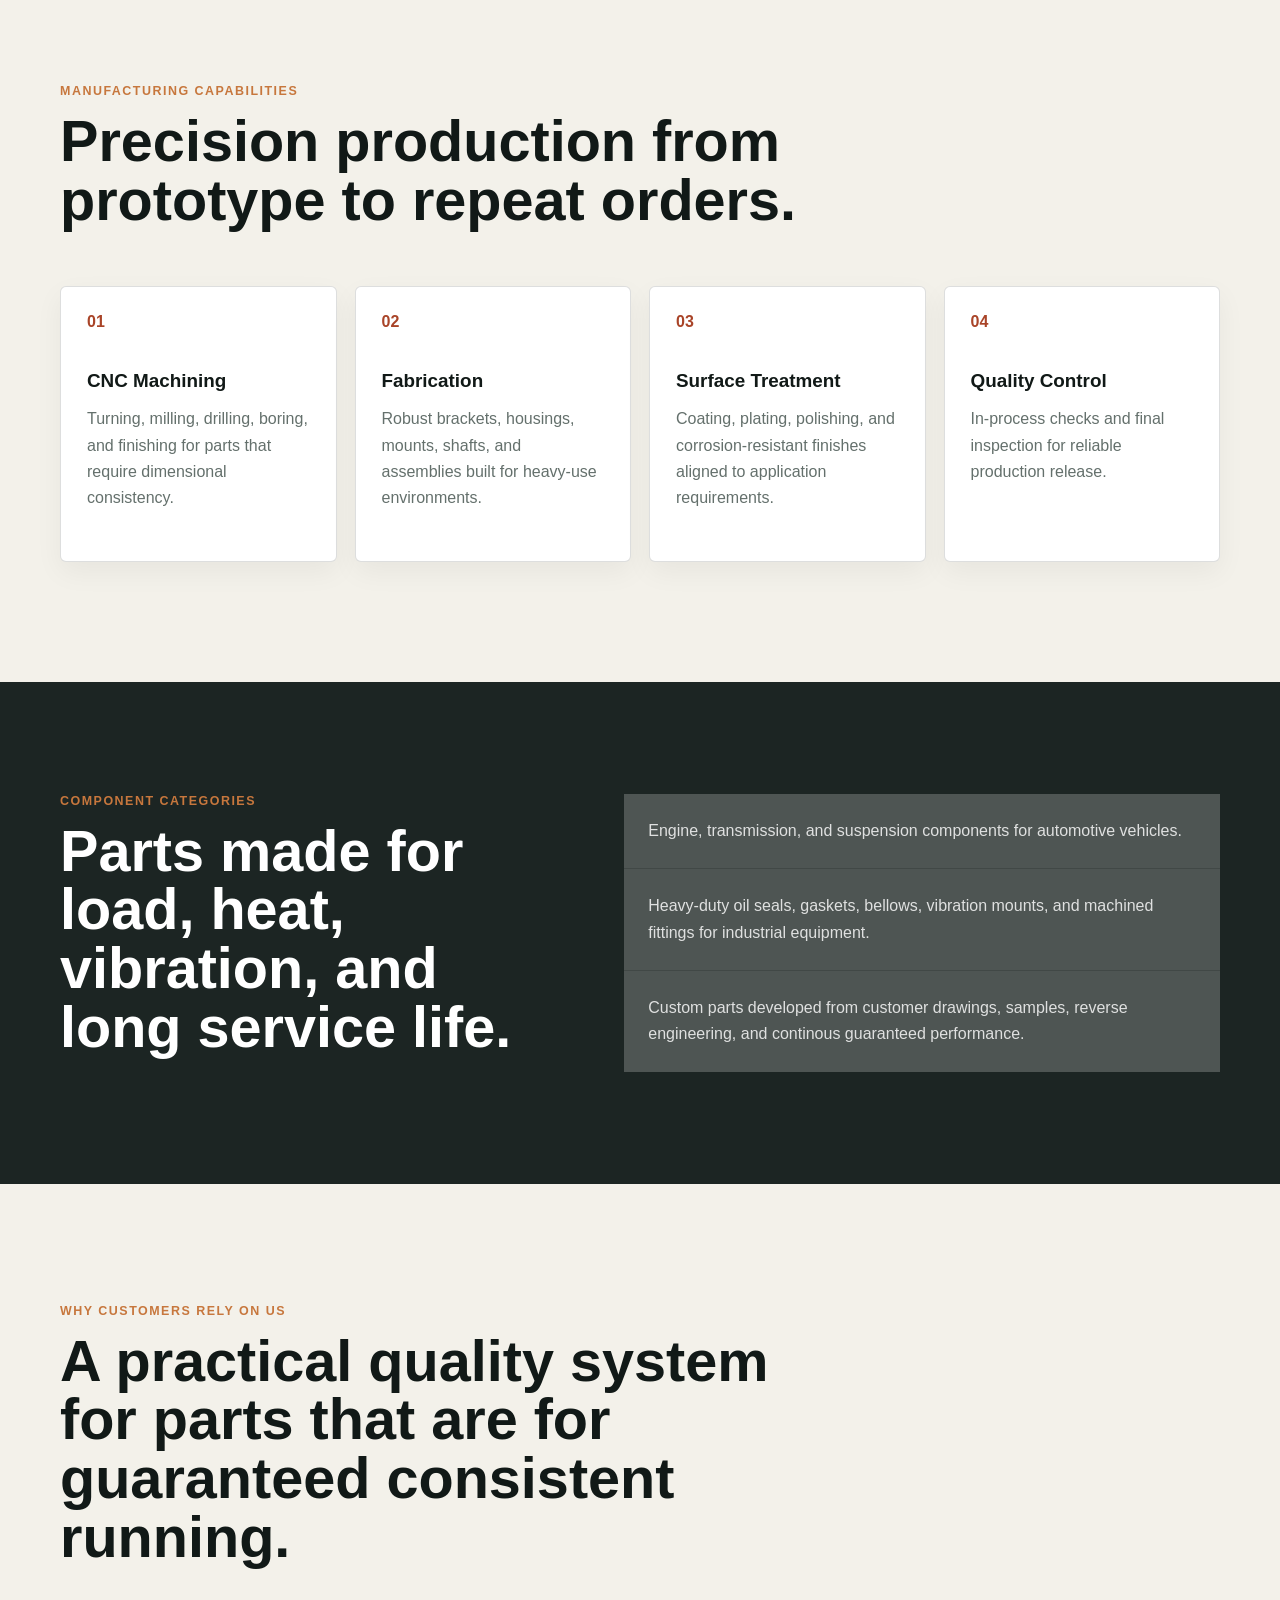
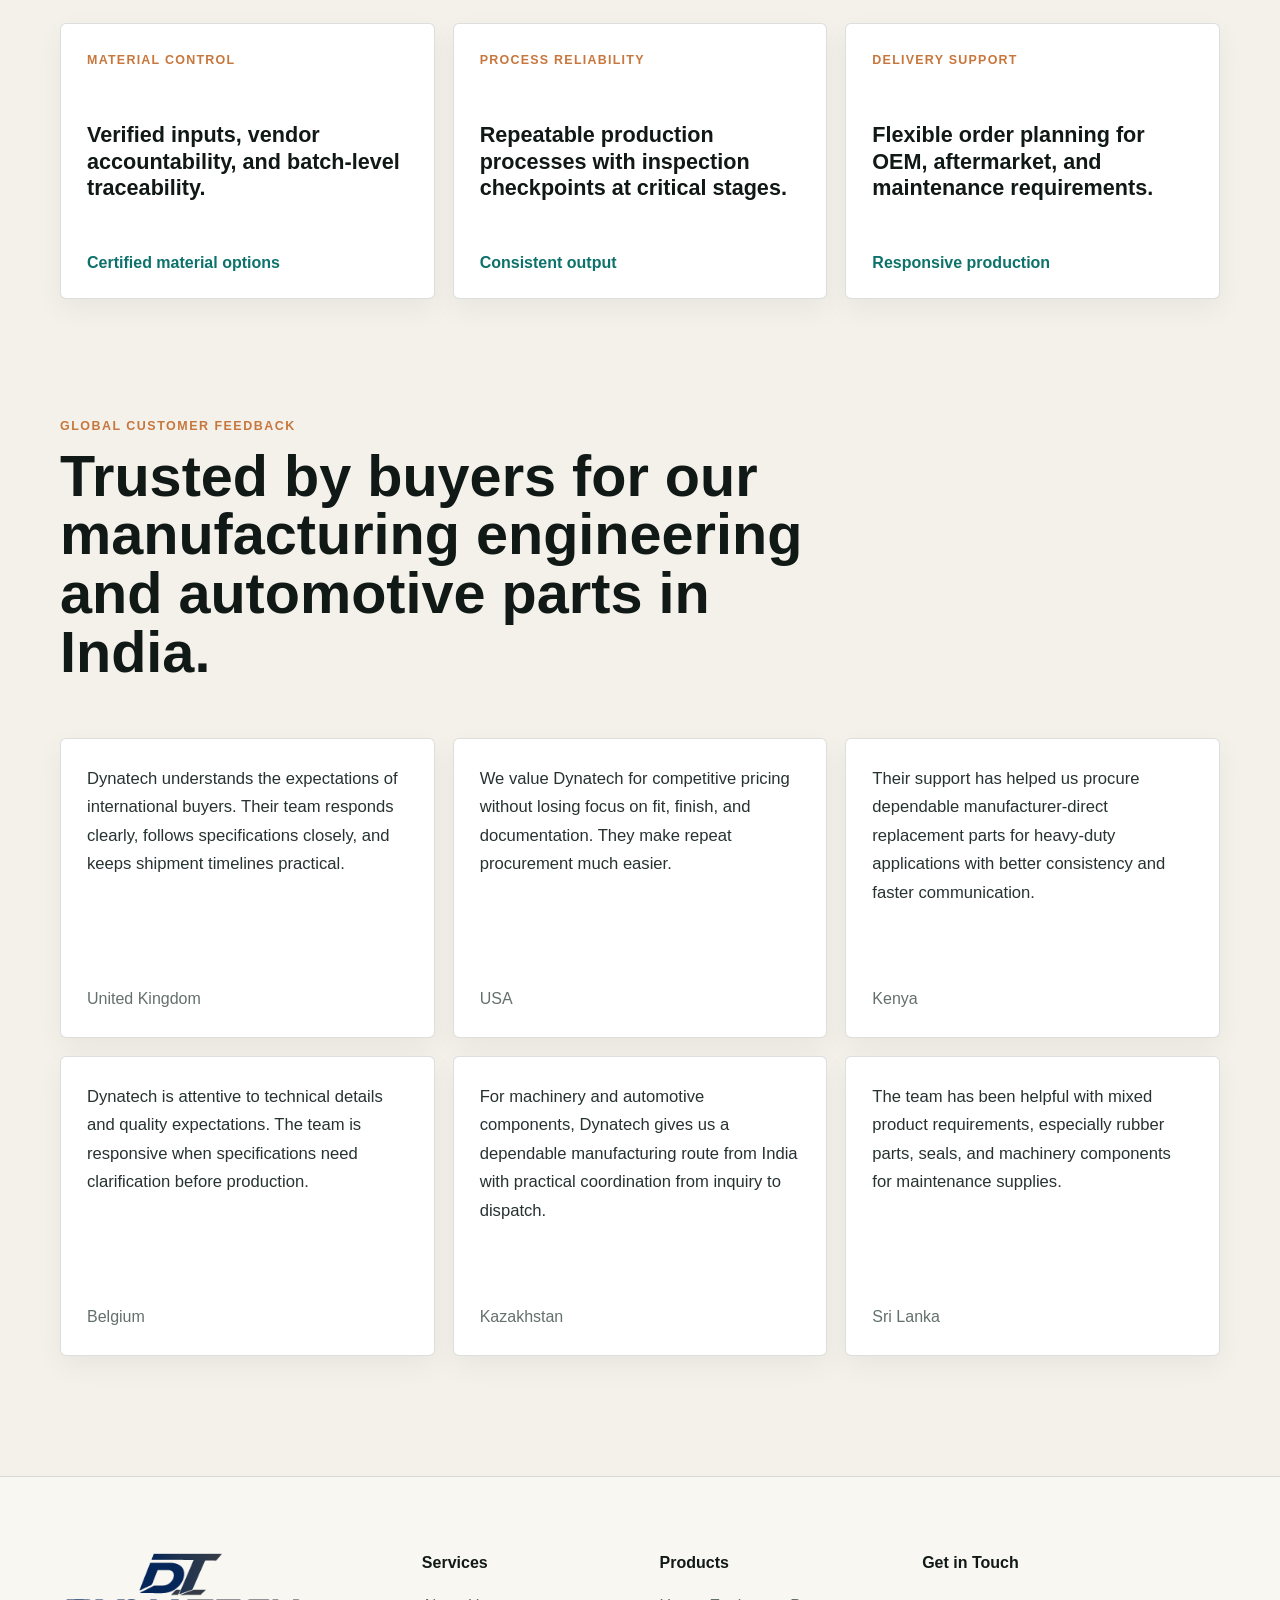
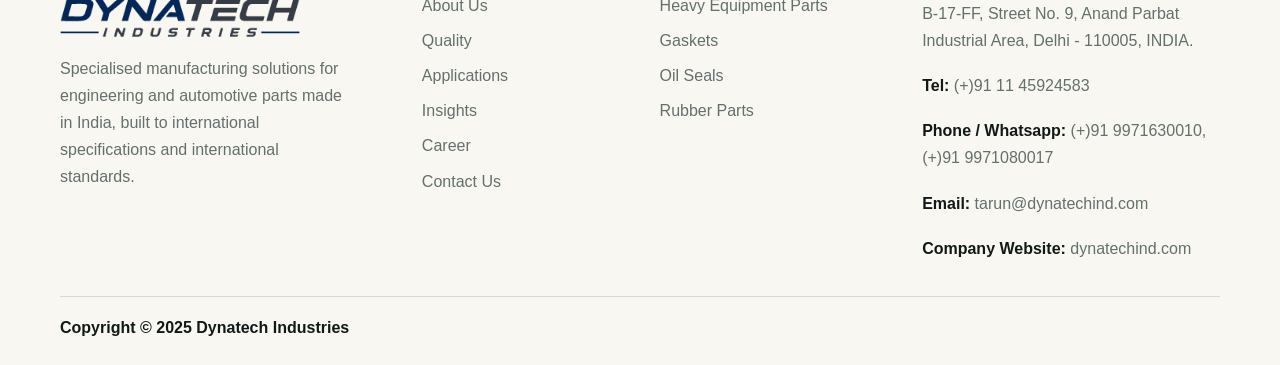
==== commit cf9ae101: "Add files via upload" ====
--- a/index.html
+++ b/index.html
@@ -262,11 +262,11 @@
         <div class="footer-column footer-contact" aria-labelledby="footer-contact-title">
           <h2 id="footer-contact-title">Get in Touch</h2>
           <p>B-17-FF, Street No. 9, Anand Parbat Industrial Area, Delhi - 110005, INDIA.</p>
-          <p><span>Tel:</span> <a href="tel:+911145924583">+91 11 45924583</a></p>
+          <p><span>Tel:</span> <a href="tel:+911145924583">(+)91 11 45924583</a></p>
           <p>
-            <span>Mobile:</span>
-            <a href="tel:+919971630010">+91 9971630010</a>,
-            <a href="tel:+919971080017">+91 9971080017</a>
+            <span>Phone / Whatsapp:</span>
+            <a href="tel:+919971630010">(+)91 9971630010</a>,
+            <a href="tel:+919971080017">(+)91 9971080017</a>
           </p>
           <p><span>Email:</span> <a href="mailto:tarun@dynatechind.com">tarun@dynatechind.com</a></p>
           <p><span>Company Website:</span> <a href="https://dynatechind.com/">dynatechind.com</a></p>
